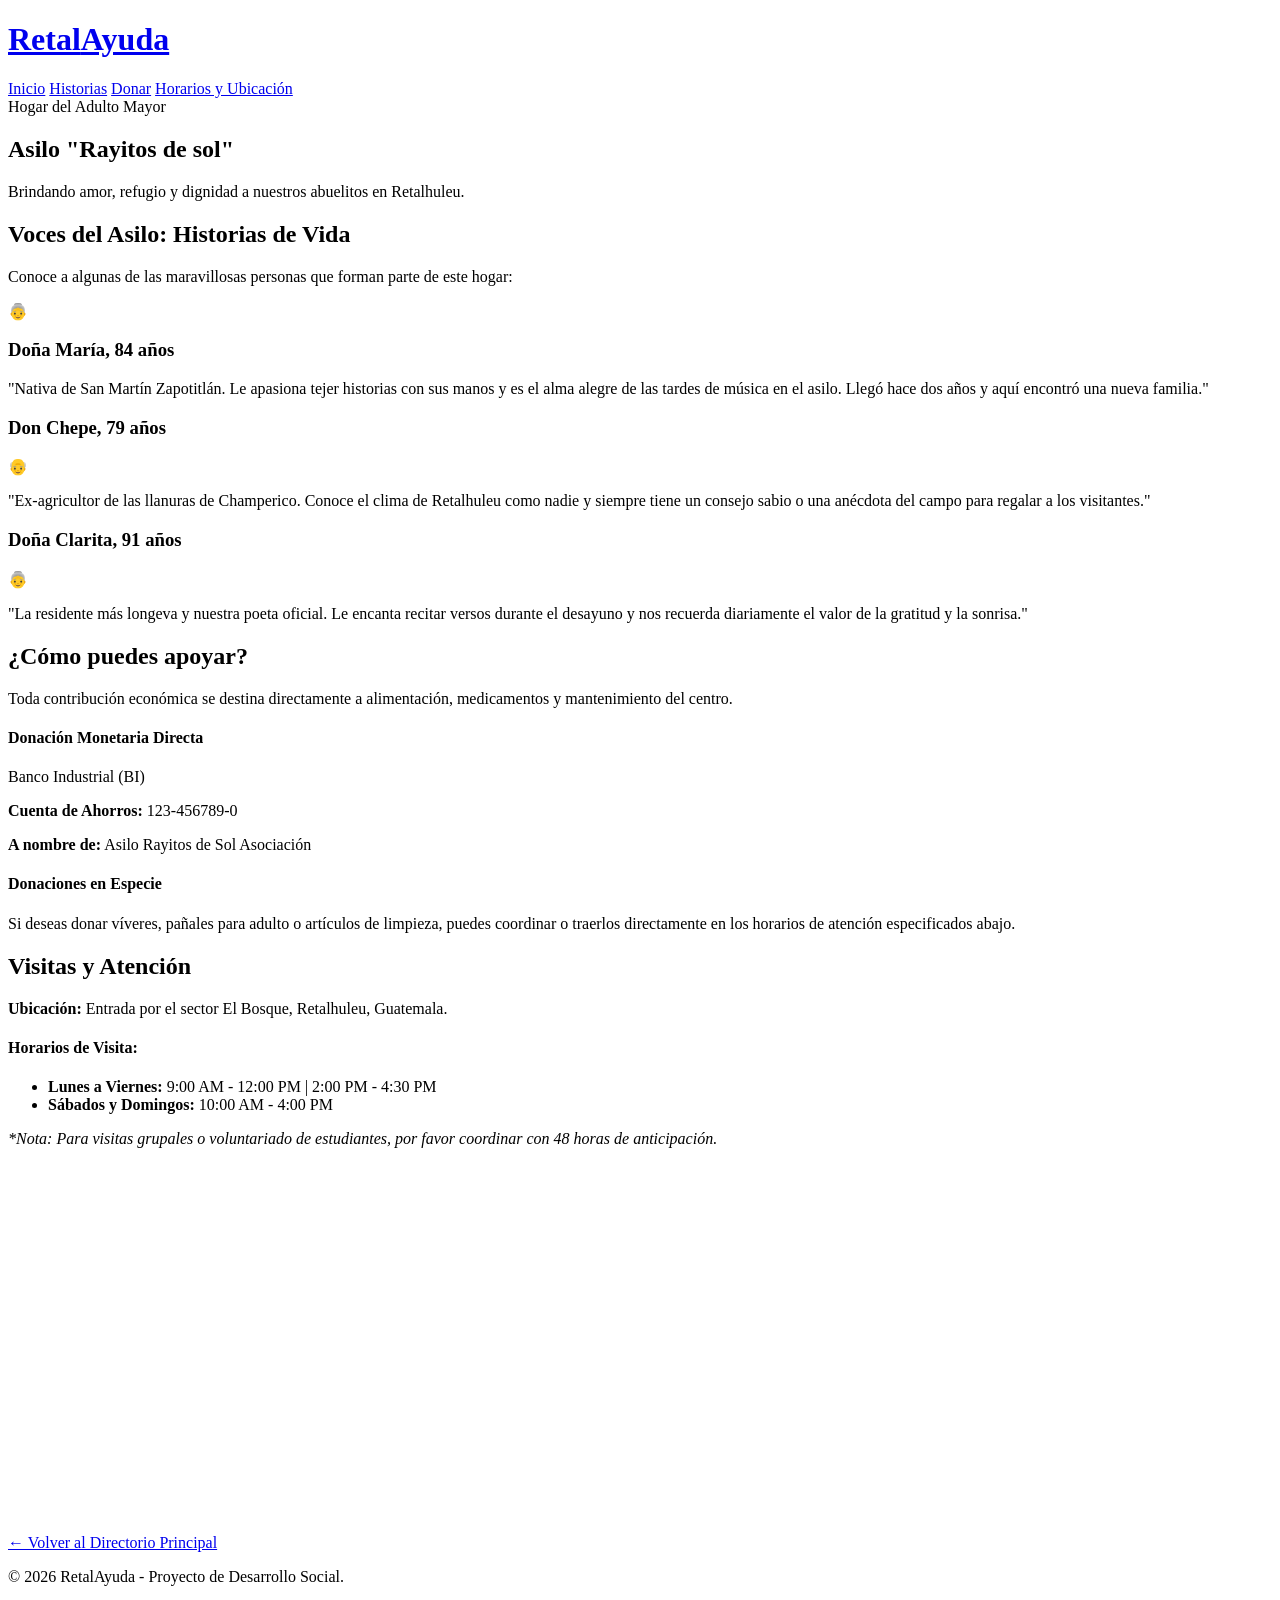
==== asilo-rayitos-de-sol.html @ 67f39480 "Add asilo-rayitos-de-sol.html for the shelter site" ====
<!DOCTYPE html>
<html lang="es">
<head>
    <meta charset="UTF-8">
    <meta name="viewport" content="width=device-width, initial-scale=1.0">
    <title>Asilo "Rayitos de sol" | RetalAyuda</title>
    <link rel="stylesheet" href="css/styles.css">
</head>
<body>

    <header class="main-header">
        <div class="container">
            <h1 class="logo"><a href="index.html">Retal<span>Ayuda</span></a></h1>
            <nav class="main-nav">
                <a href="index.html">Inicio</a>
                <a href="#historias">Historias</a>
                <a href="#donaciones">Donar</a>
                <a href="#ubicacion">Horarios y Ubicación</a>
            </nav>
        </div>
    </header>

    <section class="page-title-banner">
        <div class="container">
            <span class="category-tag">Hogar del Adulto Mayor</span>
            <h2>Asilo "Rayitos de sol"</h2>
            <p class="lead">Brindando amor, refugio y dignidad a nuestros abuelitos en Retalhuleu.</p>
        </div>
    </section>

    <section id="historias" class="inner-section">
        <div class="container">
            <h2 class="section-title">Voces del Asilo: Historias de Vida</h2>
            <p class="section-subtitle">Conoce a algunas de las maravillosas personas que forman parte de este hogar:</p>
            
            <div class="grid-stories">
                <article class="story-card">
                    <div class="story-img-placeholder">👵</div>
                    <div class="story-body">
                        <h3>Doña María, 84 años</h3>
                        <p>"Nativa de San Martín Zapotitlán. Le apasiona tejer historias con sus manos y es el alma alegre de las tardes de música en el asilo. Llegó hace dos años y aquí encontró una nueva familia."</p>
                    </div>
                </article>

                <article class="story-card">
                    <div class="story-body">
                        <h3>Don Chepe, 79 años</h3>
                        <div class="story-img-placeholder">👴</div>
                        <p>"Ex-agricultor de las llanuras de Champerico. Conoce el clima de Retalhuleu como nadie y siempre tiene un consejo sabio o una anécdota del campo para regalar a los visitantes."</p>
                    </div>
                </article>

                <article class="story-card">
                    <div class="story-body">
                        <h3>Doña Clarita, 91 años</h3>
                        <div class="story-img-placeholder">👵</div>
                        <p>"La residente más longeva y nuestra poeta oficial. Le encanta recitar versos durante el desayuno y nos recuerda diariamente el valor de la gratitud y la sonrisa."</p>
                    </div>
                </article>
            </div>
        </div>
    </section>

    <section id="donaciones" class="inner-section bg-light">
        <div class="container">
            <h2 class="section-title">¿Cómo puedes apoyar?</h2>
            <p class="text-center">Toda contribución económica se destina directamente a alimentación, medicamentos y mantenimiento del centro.</p>
            
            <div class="grid-bank-accounts">
                <div class="bank-card">
                    <h4>Donación Monetaria Directa</h4>
                    <p class="bank-name">Banco Industrial (BI)</p>
                    <p class="account-number"><strong>Cuenta de Ahorros:</strong> 123-456789-0</p>
                    <p class="account-holder"><strong>A nombre de:</strong> Asilo Rayitos de Sol Asociación</p>
                </div>
                <div class="bank-card">
                    <h4>Donaciones en Especie</h4>
                    <p>Si deseas donar víveres, pañales para adulto o artículos de limpieza, puedes coordinar o traerlos directamente en los horarios de atención especificados abajo.</p>
                </div>
            </div>
        </div>
    </section>

    <section id="ubicacion" class="inner-section">
        <div class="container">
            <div class="grid-info">
                <div class="info-text">
                    <h2>Visitas y Atención</h2>
                    <p><strong>Ubicación:</strong> Entrada por el sector El Bosque, Retalhuleu, Guatemala.</p>
                    
                    <div class="schedule-box">
                        <h4>Horarios de Visita:</h4>
                        <ul>
                            <li><strong>Lunes a Viernes:</strong> 9:00 AM - 12:00 PM | 2:00 PM - 4:30 PM</li>
                            <li><strong>Sábados y Domingos:</strong> 10:00 AM - 4:00 PM</li>
                        </ul>
                    </div>
                    <p class="note"><em>*Nota: Para visitas grupales o voluntariado de estudiantes, por favor coordinar con 48 horas de anticipación.</em></p>
                </div>
                
                <div class="map-container">
                    <iframe 
                        src="https://www.google.com/maps/embed?pb=!1m18!1m12!1m3!1d15443.438096353957!2d-91.68536965!3d14.5362547!2m3!1f0!2f0!3f0!3m2!1i1024!2i768!4f13.1!3m3!1m2!1s0x8589201f99c15d7f%3A0x6a0c5b3c43ea56b6!2sRetalhuleu!5e0!3m2!1ses!2sgt!4v1717800000000!5m2!1ses!2sgt" 
                        width="100%" 
                        height="350" 
                        style="border:0;" 
                        allowfullscreen="" 
                        loading="lazy" 
                        referrerpolicy="no-referrer-when-downgrade">
                    </iframe>
                </div>
            </div>
        </div>
    </section>

    <footer class="main-footer">
        <div class="container text-center">
            <p><a href="index.html" class="back-link">← Volver al Directorio Principal</a></p>
            <p>&copy; 2026 RetalAyuda - Proyecto de Desarrollo Social.</p>
        </div>
    </footer>

</body>
</html>
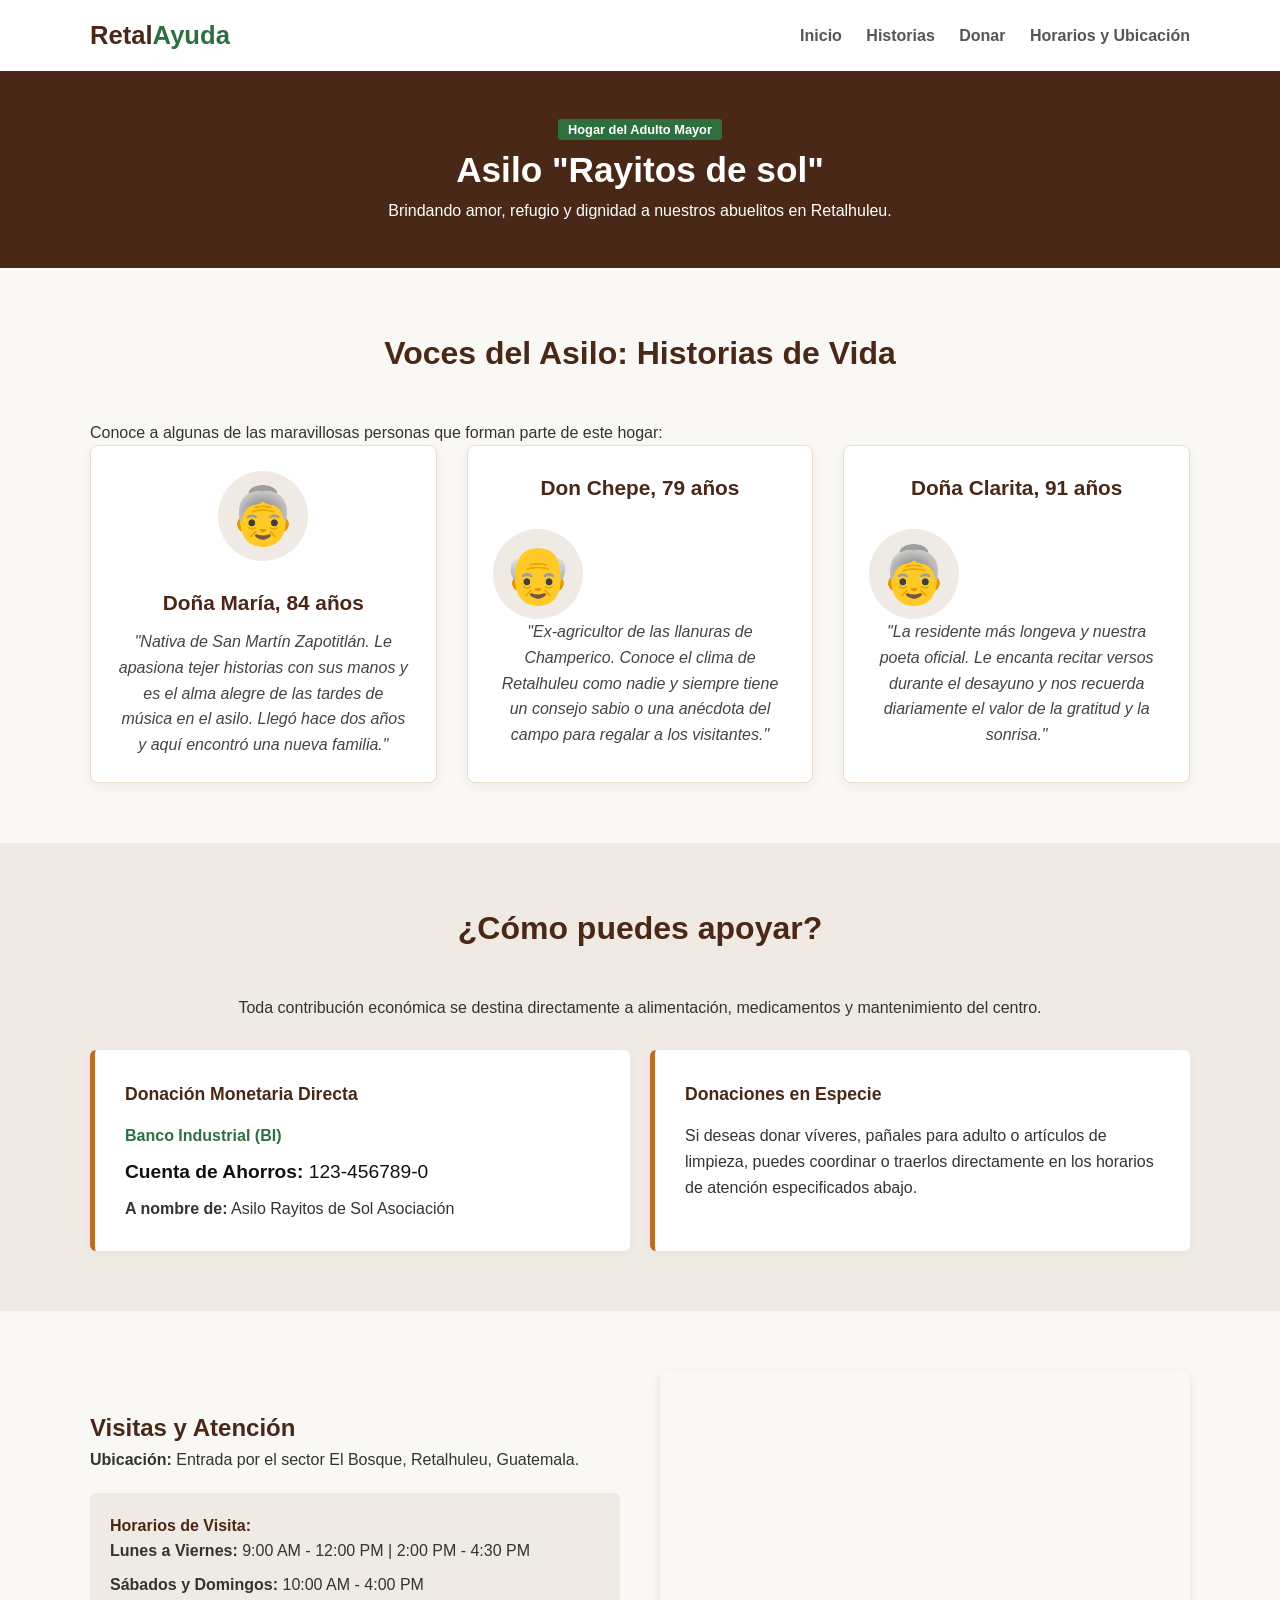
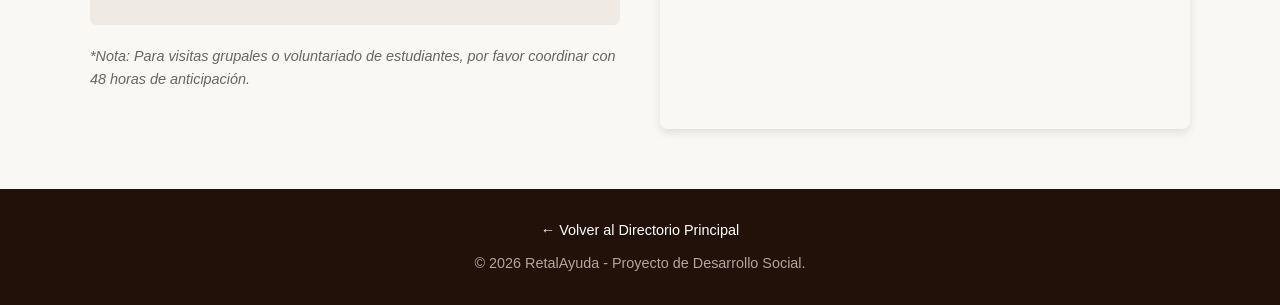
==== commit e0282127: "Update asilo-rayitos-de-sol.html" ====
--- a/asilo-rayitos-de-sol.html
+++ b/asilo-rayitos-de-sol.html
@@ -4,7 +4,7 @@
     <meta charset="UTF-8">
     <meta name="viewport" content="width=device-width, initial-scale=1.0">
     <title>Asilo "Rayitos de sol" | RetalAyuda</title>
-    <link rel="stylesheet" href="css/styles.css">
+<link rel="stylesheet" href="./styles.css">
 </head>
 <body>
 
@@ -100,7 +100,7 @@
                 
                 <div class="map-container">
                     <iframe 
-                        src="https://www.google.com/maps/embed?pb=!1m18!1m12!1m3!1d15443.438096353957!2d-91.68536965!3d14.5362547!2m3!1f0!2f0!3f0!3m2!1i1024!2i768!4f13.1!3m3!1m2!1s0x8589201f99c15d7f%3A0x6a0c5b3c43ea56b6!2sRetalhuleu!5e0!3m2!1ses!2sgt!4v1717800000000!5m2!1ses!2sgt" 
+                        src="https://www.google.com/maps/embed?pb=!1m18!1m12!1m3!1d3854.34177439148!2d-91.684234!3d14.533215!2m3!1f0!2f0!3f0!3m2!1i1024!2i768!4f13.1!3m3!1m2!1s0x0%3A0x0!2zMTTCbDMxJzU5LjYiTiA5McKwNDEnMDMuMiJX!5e0!3m2!1ses!2sgt!4v1680000000000!5m2!1ses!2sgt" 
                         width="100%" 
                         height="350" 
                         style="border:0;" 
@@ -116,7 +116,7 @@
     <footer class="main-footer">
         <div class="container text-center">
             <p><a href="index.html" class="back-link">← Volver al Directorio Principal</a></p>
-            <p>&copy; 2026 RetalAyuda - Proyecto de Desarrollo Social.</p>
+            <p>© 2026 RetalAyuda - Proyecto de Desarrollo Social.</p>
         </div>
     </footer>
 
--- a/styles.css
+++ b/styles.css
@@ -0,0 +1,224 @@
+/* ---- Estilos Globales y Reset ---- */
+* {
+    margin: 0;
+    padding: 0;
+    box-sizing: border-box;
+}
+
+body {
+    font-family: 'Segoe UI', Arial, sans-serif;
+    line-height: 1.6;
+    color: #333333;
+    background-color: #faf8f5;
+}
+
+.container {
+    width: 90%;
+    max-width: 1100px;
+    margin: 0 auto;
+}
+
+.text-center { text-align: center; }
+.bg-light { background-color: #f0eae4; }
+
+/* ---- Tipografía y Botones ---- */
+h1, h2, h3, h4 {
+    color: #4a2818; /* Tono café arcilla cálido y social */
+}
+
+.btn-primary, .btn-secondary, .btn-card {
+    display: inline-block;
+    padding: 10px 22px;
+    border-radius: 4px;
+    text-decoration: none;
+    font-weight: bold;
+    transition: all 0.3s ease;
+    cursor: pointer;
+}
+
+.btn-primary {
+    background-color: #2e6f40; /* Verde institucional / esperanza */
+    color: #ffffff;
+}
+.btn-primary:hover { background-color: #1e4b2a; }
+
+.btn-secondary {
+    background-color: #bc6c25; /* Ocre / Calidez */
+    color: #ffffff;
+}
+.btn-secondary:hover { background-color: #9b5418; }
+
+.btn-card {
+    background-color: #4a2818;
+    color: white;
+    font-size: 0.9rem;
+    border: none;
+}
+.btn-card:hover { background-color: #2b140a; }
+
+button:disabled {
+    background-color: #cccccc !important;
+    color: #666666 !important;
+    cursor: not-allowed;
+}
+
+/* ---- Encabezado Comercial ---- */
+.main-header {
+    background-color: #ffffff;
+    box-shadow: 0 2px 5px rgba(0,0,0,0.05);
+    padding: 15px 0;
+    position: sticky;
+    top: 0;
+    z-index: 100;
+}
+
+.main-header .container {
+    display: flex;
+    justify-content: space-between;
+    align-items: center;
+    flex-wrap: wrap;
+}
+
+.logo {
+    font-size: 1.6rem;
+    font-weight: 800;
+}
+.logo a { text-decoration: none; color: #4a2818; }
+.logo span { color: #2e6f40; }
+
+.main-nav a {
+    text-decoration: none;
+    color: #555555;
+    margin-left: 20px;
+    font-weight: 600;
+}
+.main-nav a:hover, .main-nav a.active {
+    color: #2e6f40;
+}
+
+/* ---- Secciones de la Landing Page ---- */
+.hero {
+    background: linear-gradient(rgba(74, 40, 24, 0.8), rgba(46, 111, 64, 0.7)), url('../assets/img/hero-bg.jpg') no-repeat center center/cover;
+    background-color: #4a2818; /* Fallback */
+    color: #ffffff;
+    padding: 80px 0;
+    text-align: center;
+}
+
+.hero h2 { color: #ffffff; font-size: 2.3rem; margin-bottom: 15px; }
+.hero p { max-width: 700px; margin: 0 auto 25px auto; font-size: 1.1rem; }
+
+.inner-section, .directory-section, .collab-section {
+    padding: 60px 0;
+}
+
+.section-title {
+    text-align: center;
+    font-size: 2rem;
+    margin-bottom: 40px;
+    position: relative;
+}
+
+/* ---- Rejillas y Tarjetas (Grids) ---- */
+.grid-directory, .grid-stories {
+    display: grid;
+    grid-template-columns: repeat(auto-fit, minmax(300px, 1fr));
+    gap: 30px;
+}
+
+.card, .story-card {
+    background-color: #ffffff;
+    border-radius: 8px;
+    box-shadow: 0 4px 12px rgba(0,0,0,0.05);
+    overflow: hidden;
+    position: relative;
+    border: 1px solid #eaddcf;
+}
+
+.card-content, .story-body {
+    padding: 25px;
+}
+
+.card h3, .story-body h3 { margin-bottom: 10px; font-size: 1.3rem; }
+.location-tag { color: #777777; font-size: 0.9rem; margin-bottom: 12px; }
+.card p { margin-bottom: 20px; color: #555555; }
+
+.card-badge {
+    position: absolute;
+    top: 15px;
+    right: 15px;
+    padding: 4px 10px;
+    border-radius: 20px;
+    font-size: 0.75rem;
+    font-weight: bold;
+    color: #ffffff;
+}
+.badge-success { background-color: #2e6f40; }
+.badge-pending { background-color: #999999; }
+
+.card-disabled { opacity: 0.85; background-color: #fdfdfd; }
+
+/* ---- Estilos de Historias ---- */
+.story-card { display: flex; flex-direction: column; align-items: center; text-align: center; }
+.story-img-placeholder {
+    font-size: 3.5rem;
+    background-color: #f0eae4;
+    width: 90px;
+    height: 90px;
+    border-radius: 50%;
+    display: flex;
+    align-items: center;
+    justify-content: center;
+    margin-top: 25px;
+}
+.story-body p { font-style: italic; color: #444444; }
+
+/* ---- Estilos de Donaciones ---- */
+.grid-bank-accounts {
+    display: grid;
+    grid-template-columns: repeat(auto-fit, minmax(280px, 1fr));
+    gap: 20px;
+    margin-top: 30px;
+}
+
+.bank-card {
+    background-color: #ffffff;
+    padding: 30px;
+    border-radius: 6px;
+    border-left: 5px solid #bc6c25;
+    box-shadow: 0 2px 8px rgba(0,0,0,0.04);
+}
+.bank-card h4 { margin-bottom: 15px; font-size: 1.1rem; }
+.bank-name { color: #2e6f40; font-weight: bold; }
+.account-number { font-size: 1.2rem; margin: 8px 0; color: #111; }
+
+/* ---- Info Adicional e iframe de Mapa ---- */
+.page-title-banner { background-color: #4a2818; color: #ffffff; padding: 45px 0; text-align: center; }
+.page-title-banner h2 { color: white; font-size: 2.2rem; }
+.category-tag { background-color: #2e6f40; padding: 3px 10px; border-radius: 3px; font-size: 0.8rem; font-weight: bold; }
+
+.grid-info {
+    display: grid;
+    grid-template-columns: repeat(auto-fit, minmax(320px, 1fr));
+    gap: 40px;
+    align-items: center;
+}
+
+.schedule-box { background-color: #f0eae4; padding: 20px; border-radius: 6px; margin: 20px 0; }
+.schedule-box ul { list-style: none; padding-left: 0; }
+.schedule-box li { margin-bottom: 8px; }
+.note { font-size: 0.9rem; color: #666; }
+.map-container { border-radius: 8px; overflow: hidden; box-shadow: 0 4px 10px rgba(0,0,0,0.1); }
+
+/* ---- Footer ---- */
+.main-footer { background-color: #221109; color: #b5a49c; padding: 30px 0; font-size: 0.9rem; }
+.back-link { color: #ffffff; text-decoration: none; display: inline-block; margin-bottom: 10px; }
+.back-link:hover { color: #bc6c25; }
+
+/* ---- Responsive (Pantallas Pequeñas) ---- */
+@media (max-width: 768px) {
+    .main-header .container { flex-direction: column; text-align: center; }
+    .main-nav { margin-top: 15px; }
+    .main-nav a { margin: 0 10px; }
+    .hero h2 { font-size: 1.8rem; }
+}
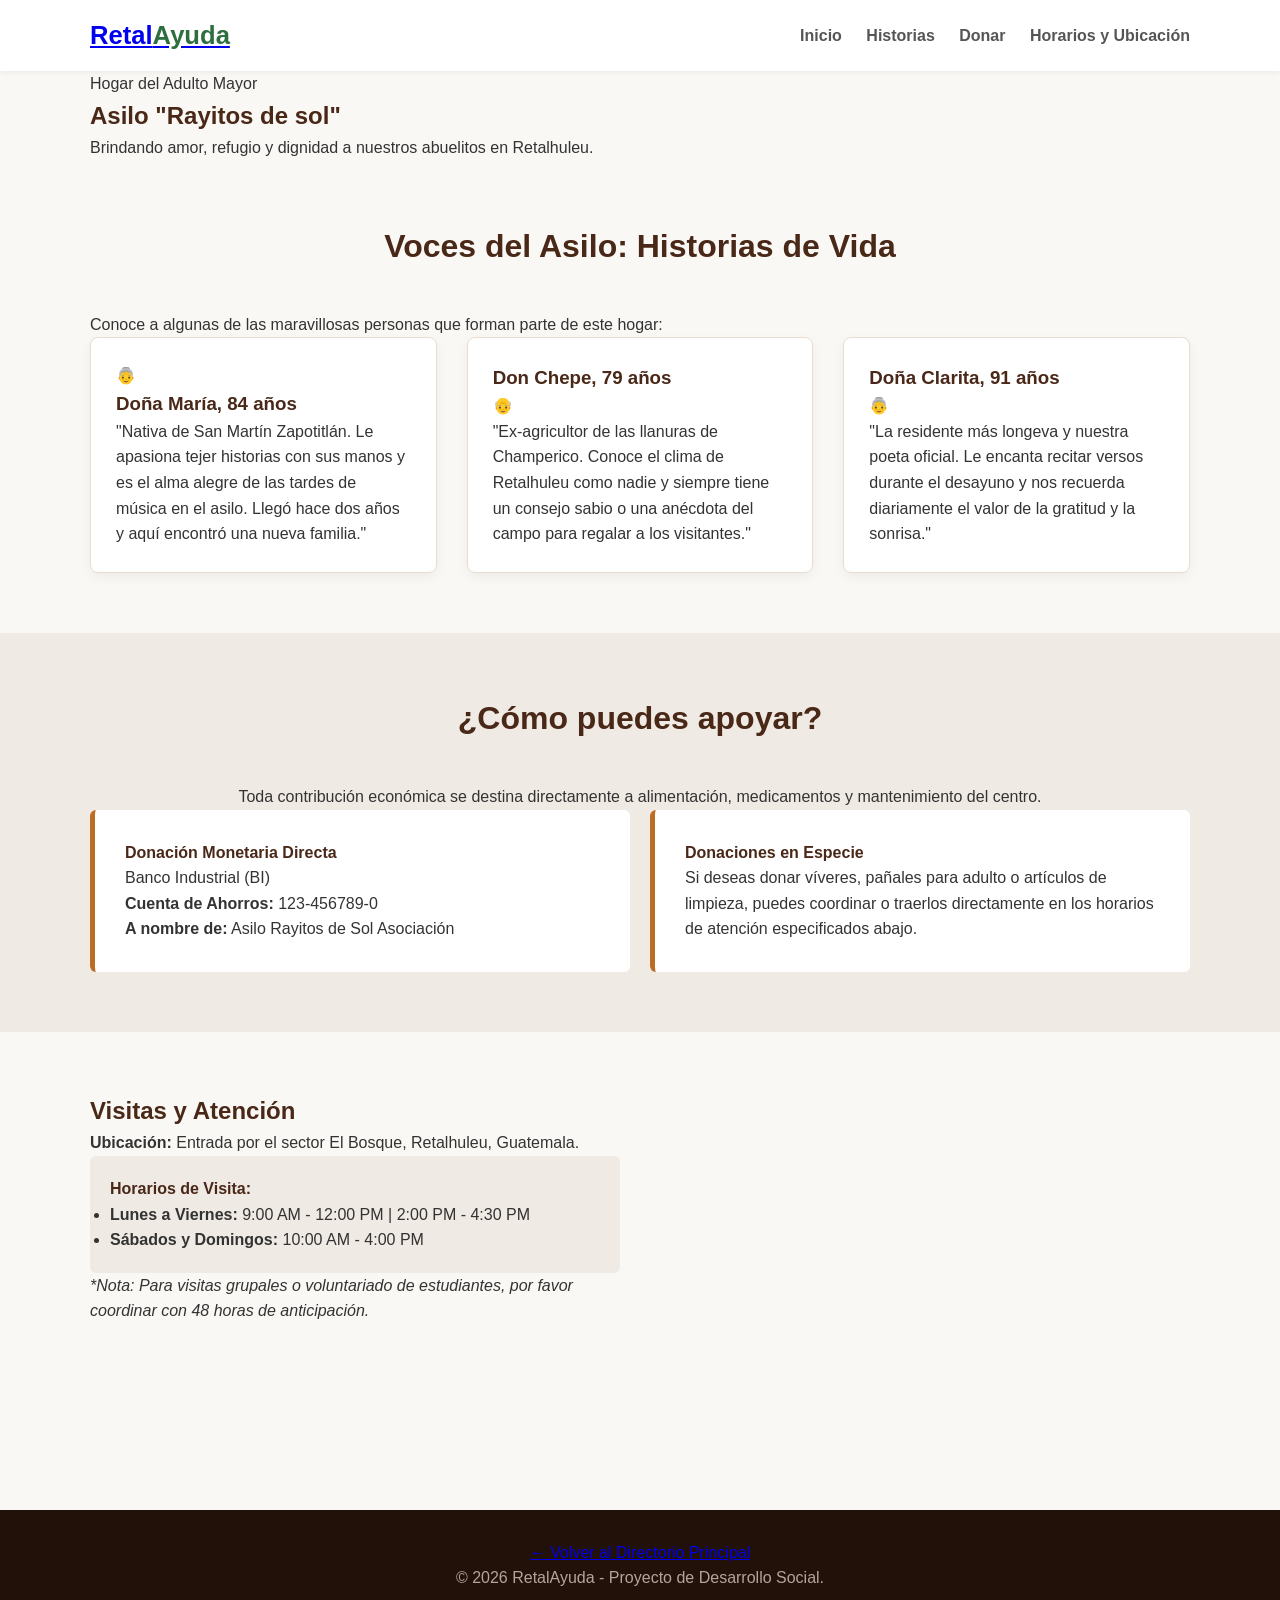
==== commit d2d48a97: "Update stylesheet link to use css/styles.css" ====
--- a/asilo-rayitos-de-sol.html
+++ b/asilo-rayitos-de-sol.html
@@ -4,7 +4,7 @@
     <meta charset="UTF-8">
     <meta name="viewport" content="width=device-width, initial-scale=1.0">
     <title>Asilo "Rayitos de sol" | RetalAyuda</title>
-<link rel="stylesheet" href="./styles.css">
+<link rel="stylesheet" href="css/styles.css">
 </head>
 <body>
 
--- a/css/styles.css
+++ b/css/styles.css
@@ -0,0 +1,148 @@
+* {
+    margin: 0;
+    padding: 0;
+    box-sizing: border-box;
+}
+
+body {
+    font-family: 'Segoe UI', Arial, sans-serif;
+    line-height: 1.6;
+    color: #333333;
+    background-color: #faf8f5;
+    padding: 0;
+}
+
+.container {
+    width: 90%;
+    max-width: 1100px;
+    margin: 0 auto;
+}
+
+.text-center { text-align: center; }
+.bg-light { background-color: #f0eae4; }
+
+h1, h2, h3, h4 {
+    color: #4a2818;
+}
+
+.btn-primary, .btn-secondary, .btn-card {
+    display: inline-block;
+    padding: 10px 22px;
+    border-radius: 4px;
+    text-decoration: none;
+    font-weight: bold;
+    cursor: pointer;
+}
+
+.btn-primary {
+    background-color: #2e6f40;
+    color: #ffffff;
+}
+
+.btn-secondary {
+    background-color: #bc6c25;
+    color: #ffffff;
+}
+
+.btn-card {
+    background-color: #4a2818;
+    color: white;
+    font-size: 0.9rem;
+    border: none;
+}
+
+.main-header {
+    background-color: #ffffff;
+    box-shadow: 0 2px 5px rgba(0,0,0,0.05);
+    padding: 15px 0;
+}
+
+.main-header .container {
+    display: flex;
+    justify-content: space-between;
+    align-items: center;
+}
+
+.logo {
+    font-size: 1.6rem;
+    font-weight: 800;
+}
+.logo span { color: #2e6f40; }
+
+.main-nav a {
+    text-decoration: none;
+    color: #555555;
+    margin-left: 20px;
+    font-weight: 600;
+}
+
+.hero {
+    background-color: #4a2818;
+    color: #ffffff;
+    padding: 80px 0;
+    text-align: center;
+}
+
+.hero h2 { color: #ffffff; font-size: 2.3rem; margin-bottom: 15px; }
+.hero p { max-width: 700px; margin: 0 auto 25px auto; }
+
+.inner-section, .directory-section, .collab-section {
+    padding: 60px 0;
+}
+
+.section-title {
+    text-align: center;
+    font-size: 2rem;
+    margin-bottom: 40px;
+}
+
+.grid-directory, .grid-stories {
+    display: grid;
+    grid-template-columns: repeat(auto-fit, minmax(300px, 1fr));
+    gap: 30px;
+}
+
+.card, .story-card {
+    background-color: #ffffff;
+    border-radius: 8px;
+    box-shadow: 0 4px 12px rgba(0,0,0,0.05);
+    position: relative;
+    border: 1px solid #eaddcf;
+    padding: 25px;
+}
+
+.card-badge {
+    position: absolute;
+    top: 15px;
+    right: 15px;
+    padding: 4px 10px;
+    border-radius: 20px;
+    font-size: 0.75rem;
+    font-weight: bold;
+    color: #ffffff;
+}
+.badge-success { background-color: #2e6f40; }
+.badge-pending { background-color: #999999; }
+
+.grid-bank-accounts {
+    display: grid;
+    grid-template-columns: repeat(auto-fit, minmax(280px, 1fr));
+    gap: 20px;
+}
+
+.bank-card {
+    background-color: #ffffff;
+    padding: 30px;
+    border-radius: 6px;
+    border-left: 5px solid #bc6c25;
+}
+
+.grid-info {
+    display: grid;
+    grid-template-columns: repeat(auto-fit, minmax(320px, 1fr));
+    gap: 40px;
+}
+
+.schedule-box { background-color: #f0eae4; padding: 20px; border-radius: 6px; }
+
+.main-footer { background-color: #221109; color: #b5a49c; padding: 30px 0; text-align: center; }
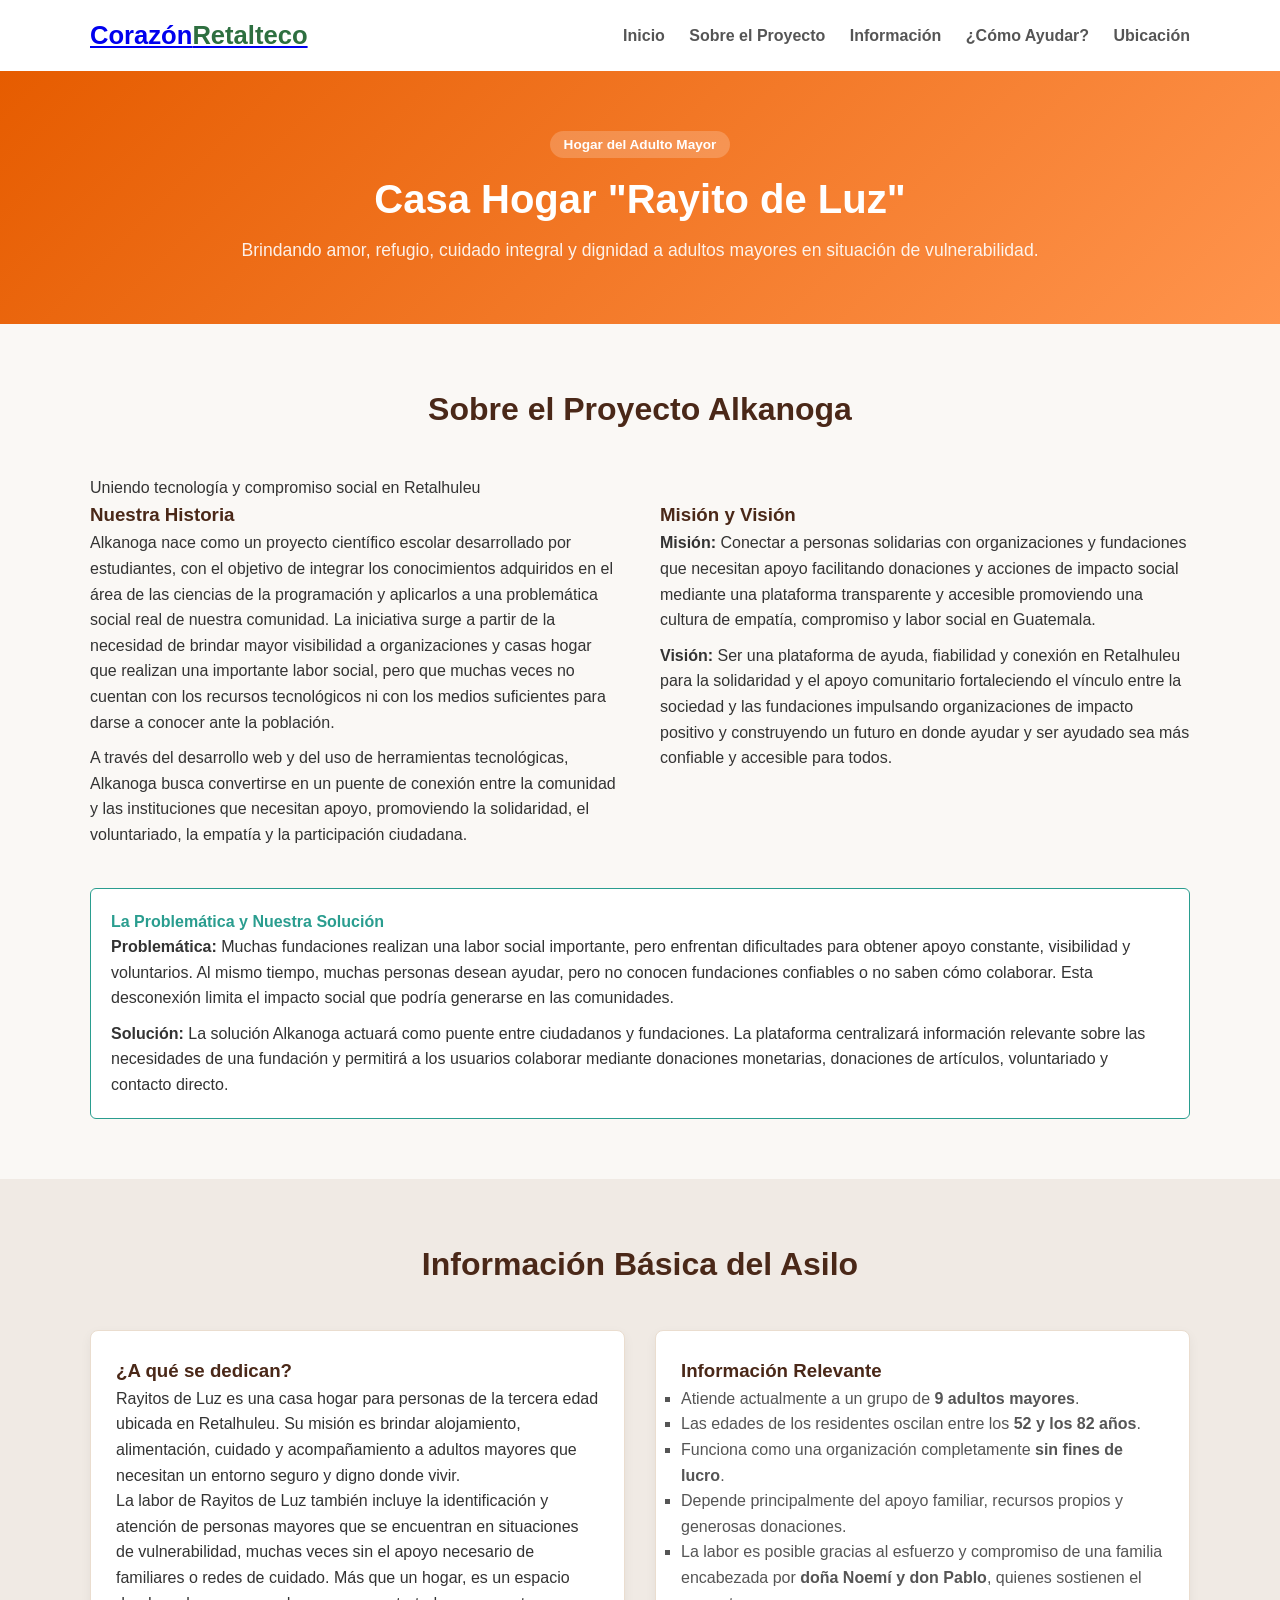
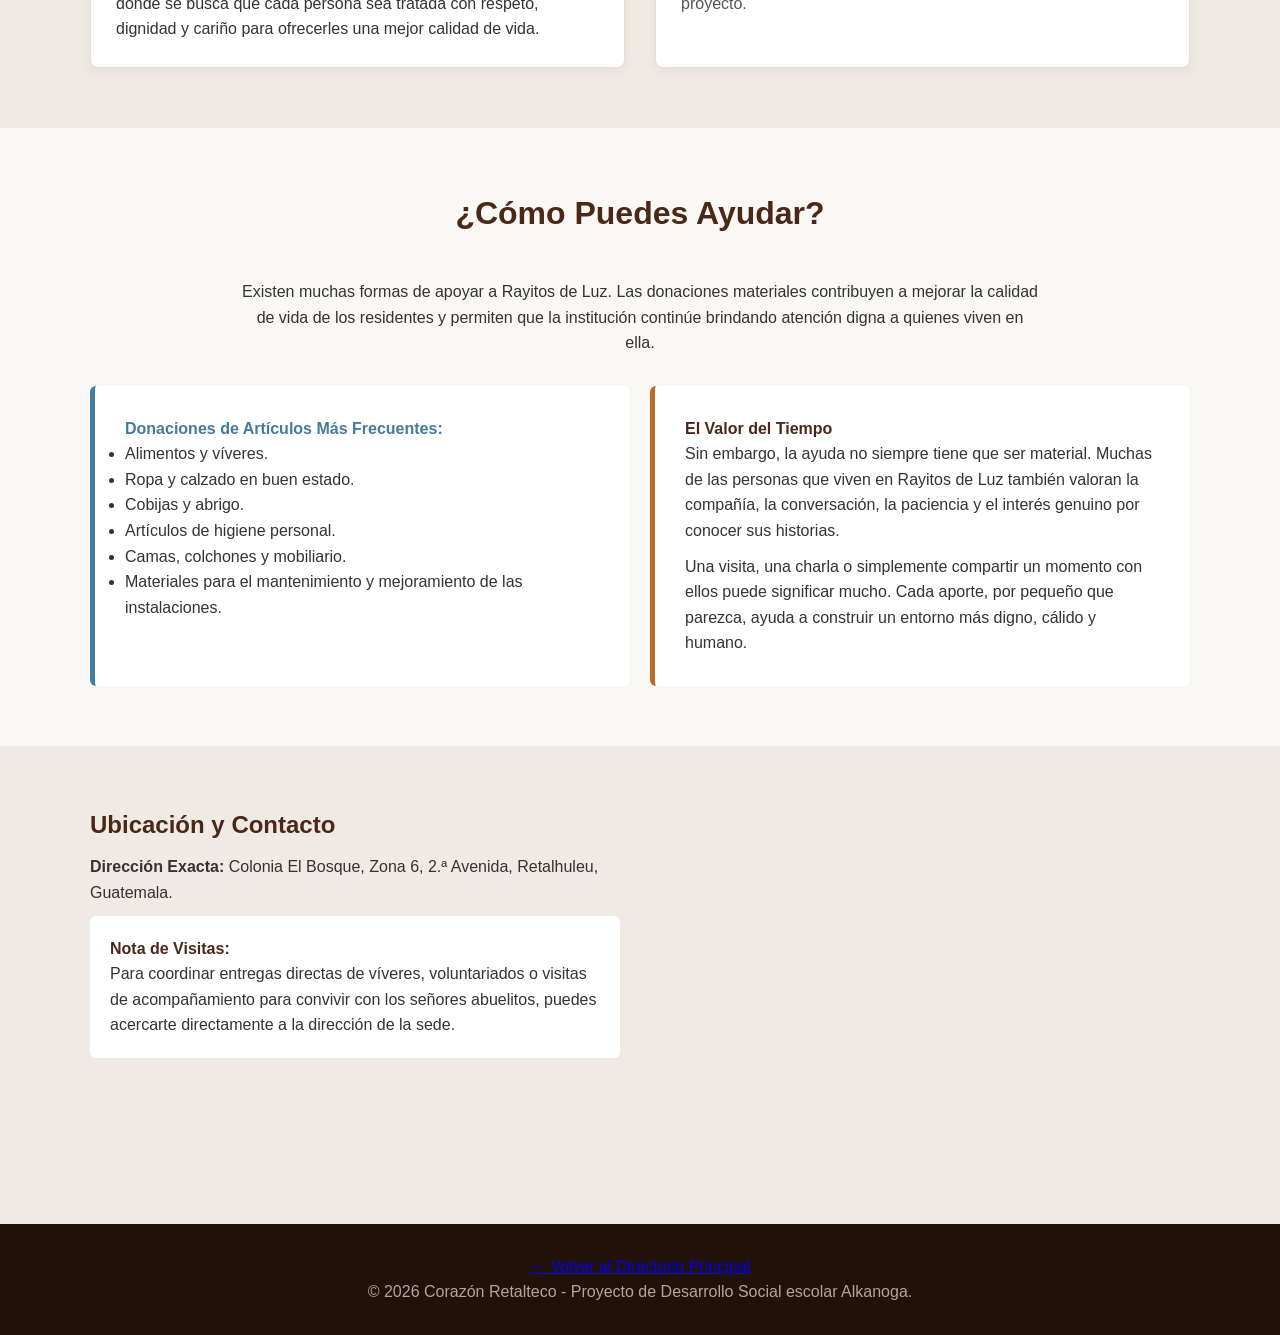
==== commit 1ae033db: "Update title and content for Rayitos de Luz" ====
--- a/asilo-rayitos-de-sol.html
+++ b/asilo-rayitos-de-sol.html
@@ -3,101 +3,128 @@
 <head>
     <meta charset="UTF-8">
     <meta name="viewport" content="width=device-width, initial-scale=1.0">
-    <title>Asilo "Rayitos de sol" | RetalAyuda</title>
-<link rel="stylesheet" href="css/styles.css">
+    <title>Casa Hogar "Rayito de Luz" | Corazón Retalteco</title>
+    <link rel="stylesheet" href="css/styles.css">
 </head>
 <body>
 
     <header class="main-header">
         <div class="container">
-            <h1 class="logo"><a href="index.html">Retal<span>Ayuda</span></a></h1>
+            <h1 class="logo"><a href="index.html">Corazón<span>Retalteco</span></a></h1>
             <nav class="main-nav">
                 <a href="index.html">Inicio</a>
-                <a href="#historias">Historias</a>
-                <a href="#donaciones">Donar</a>
-                <a href="#ubicacion">Horarios y Ubicación</a>
+                <a href="#sobre-nosotros">Sobre el Proyecto</a>
+                <a href="#detalles">Información</a>
+                <a href="#donaciones">¿Cómo Ayudar?</a>
+                <a href="#ubicacion">Ubicación</a>
             </nav>
         </div>
     </header>
 
-    <section class="page-title-banner">
+    <!-- Encabezado de la Fundación -->
+    <section class="page-title-banner" style="background: linear-gradient(135deg, #e65c00 0%, #ff944d 100%); color: white; padding: 60px 0; text-align: center;">
         <div class="container">
-            <span class="category-tag">Hogar del Adulto Mayor</span>
-            <h2>Asilo "Rayitos de sol"</h2>
-            <p class="lead">Brindando amor, refugio y dignidad a nuestros abuelitos en Retalhuleu.</p>
+            <span class="category-tag" style="background: rgba(255,255,255,0.2); padding: 6px 14px; border-radius: 20px; font-size: 0.85rem; font-weight: bold;">Hogar del Adulto Mayor</span>
+            <h2 style="color: white; font-size: 2.5rem; margin-top: 10px;">Casa Hogar "Rayito de Luz"</h2>
+            <p class="lead" style="margin-top: 5px; opacity: 0.9; font-size: 1.1rem;">Brindando amor, refugio, cuidado integral y dignidad a adultos mayores en situación de vulnerabilidad.</p>
         </div>
     </section>
 
-    <section id="historias" class="inner-section">
+    <!-- Sección Sobre el Proyecto Escolar Alkanoga -->
+    <section id="sobre-nosotros" class="inner-section">
         <div class="container">
-            <h2 class="section-title">Voces del Asilo: Historias de Vida</h2>
-            <p class="section-subtitle">Conoce a algunas de las maravillosas personas que forman parte de este hogar:</p>
+            <h2 class="section-title">Sobre el Proyecto Alkanoga</h2>
+            <p class="section-subtitle">Uniendo tecnología y compromiso social en Retalhuleu</p>
             
-            <div class="grid-stories">
-                <article class="story-card">
-                    <div class="story-img-placeholder">👵</div>
-                    <div class="story-body">
-                        <h3>Doña María, 84 años</h3>
-                        <p>"Nativa de San Martín Zapotitlán. Le apasiona tejer historias con sus manos y es el alma alegre de las tardes de música en el asilo. Llegó hace dos años y aquí encontró una nueva familia."</p>
-                    </div>
-                </article>
+            <div class="grid-info" style="margin-bottom: 40px;">
+                <div>
+                    <h3>Nuestra Historia</h3>
+                    <p>Alkanoga nace como un proyecto científico escolar desarrollado por estudiantes, con el objetivo de integrar los conocimientos adquiridos en el área de las ciencias de la programación y aplicarlos a una problemática social real de nuestra comunidad. La iniciativa surge a partir de la necesidad de brindar mayor visibilidad a organizaciones y casas hogar que realizan una importante labor social, pero que muchas veces no cuentan con los recursos tecnológicos ni con los medios suficientes para darse a conocer ante la población.</p>
+                    <p style="margin-top: 10px;">A través del desarrollo web y del uso de herramientas tecnológicas, Alkanoga busca convertirse en un puente de conexión entre la comunidad y las instituciones que necesitan apoyo, promoviendo la solidaridad, el voluntariado, la empatía y la participación ciudadana.</p>
+                </div>
+                <div>
+                    <h3>Misión y Visión</h3>
+                    <p><strong>Misión:</strong> Conectar a personas solidarias con organizaciones y fundaciones que necesitan apoyo facilitando donaciones y acciones de impacto social mediante una plataforma transparente y accesible promoviendo una cultura de empatía, compromiso y labor social en Guatemala.</p>
+                    <p style="margin-top: 10px;"><strong>Visión:</strong> Ser una plataforma de ayuda, fiabilidad y conexión en Retalhuleu para la solidaridad y el apoyo comunitario fortaleciendo el vínculo entre la sociedad y las fundaciones impulsando organizaciones de impacto positivo y construyendo un futuro en donde ayudar y ser ayudado sea más confiable y accesible para todos.</p>
+                </div>
+            </div>
 
-                <article class="story-card">
-                    <div class="story-body">
-                        <h3>Don Chepe, 79 años</h3>
-                        <div class="story-img-placeholder">👴</div>
-                        <p>"Ex-agricultor de las llanuras de Champerico. Conoce el clima de Retalhuleu como nadie y siempre tiene un consejo sabio o una anécdota del campo para regalar a los visitantes."</p>
-                    </div>
-                </article>
-
-                <article class="story-card">
-                    <div class="story-body">
-                        <h3>Doña Clarita, 91 años</h3>
-                        <div class="story-img-placeholder">👵</div>
-                        <p>"La residente más longeva y nuestra poeta oficial. Le encanta recitar versos durante el desayuno y nos recuerda diariamente el valor de la gratitud y la sonrisa."</p>
-                    </div>
-                </article>
+            <div class="schedule-box" style="background-color: #fff; border: 1px solid #2a9d8f;">
+                <h4 style="color: #2a9d8f;">La Problemática y Nuestra Solución</h4>
+                <p><strong>Problemática:</strong> Muchas fundaciones realizan una labor social importante, pero enfrentan dificultades para obtener apoyo constante, visibilidad y voluntarios. Al mismo tiempo, muchas personas desean ayudar, pero no conocen fundaciones confiables o no saben cómo colaborar. Esta desconexión limita el impacto social que podría generarse en las comunidades.</p>
+                <p style="margin-top: 10px;"><strong>Solución:</strong> La solución Alkanoga actuará como puente entre ciudadanos y fundaciones. La plataforma centralizará información relevante sobre las necesidades de una fundación y permitirá a los usuarios colaborar mediante donaciones monetarias, donaciones de artículos, voluntariado y contacto directo.</p>
             </div>
         </div>
     </section>
 
-    <section id="donaciones" class="inner-section bg-light">
+    <!-- Detalles del Asilo -->
+    <section id="detalles" class="inner-section bg-light">
         <div class="container">
-            <h2 class="section-title">¿Cómo puedes apoyar?</h2>
-            <p class="text-center">Toda contribución económica se destina directamente a alimentación, medicamentos y mantenimiento del centro.</p>
+            <h2 class="section-title">Información Básica del Asilo</h2>
             
-            <div class="grid-bank-accounts">
-                <div class="bank-card">
-                    <h4>Donación Monetaria Directa</h4>
-                    <p class="bank-name">Banco Industrial (BI)</p>
-                    <p class="account-number"><strong>Cuenta de Ahorros:</strong> 123-456789-0</p>
-                    <p class="account-holder"><strong>A nombre de:</strong> Asilo Rayitos de Sol Asociación</p>
+            <div class="grid-directory">
+                <div class="card">
+                    <h3>¿A qué se dedican?</h3>
+                    <p>Rayitos de Luz es una casa hogar para personas de la tercera edad ubicada en Retalhuleu. Su misión es brindar alojamiento, alimentación, cuidado y acompañamiento a adultos mayores que necesitan un entorno seguro y digno donde vivir.</p>
+                    <p>La labor de Rayitos de Luz también incluye la identificación y atención de personas mayores que se encuentran en situaciones de vulnerabilidad, muchas veces sin el apoyo necesario de familiares o redes de cuidado. Más que un hogar, es un espacio donde se busca que cada persona sea tratada con respeto, dignidad y cariño para ofrecerles una mejor calidad de vida.</p>
                 </div>
-                <div class="bank-card">
-                    <h4>Donaciones en Especie</h4>
-                    <p>Si deseas donar víveres, pañales para adulto o artículos de limpieza, puedes coordinar o traerlos directamente en los horarios de atención especificados abajo.</p>
+
+                <div class="card">
+                    <h3>Información Relevante</h3>
+                    <ul class="needs-list" style="list-style-type: square; color: #555;">
+                        <li>Atiende actualmente a un grupo de <strong>9 adultos mayores</strong>.</li>
+                        <li>Las edades de los residentes oscilan entre los <strong>52 y los 82 años</strong>.</li>
+                        <li>Funciona como una organización completamente <strong>sin fines de lucro</strong>.</li>
+                        <li>Depende principalmente del apoyo familiar, recursos propios y generosas donaciones.</li>
+                        <li>La labor es posible gracias al esfuerzo y compromiso de una familia encabezada por <strong>doña Noemí y don Pablo</strong>, quienes sostienen el proyecto.</li>
+                    </ul>
                 </div>
             </div>
         </div>
     </section>
 
-    <section id="ubicacion" class="inner-section">
+    <!-- Sección ¿Cómo Puedes Ayudar? -->
+    <section id="donaciones" class="inner-section">
+        <div class="container">
+            <h2 class="section-title">¿Cómo Puedes Ayudar?</h2>
+            <p class="text-center" style="max-width: 800px; margin: 0 auto 30px auto;">Existen muchas formas de apoyar a Rayitos de Luz. Las donaciones materiales contribuyen a mejorar la calidad de vida de los residentes y permiten que la institución continúe brindando atención digna a quienes viven en ella.</p>
+            
+            <div class="grid-bank-accounts">
+                <div class="bank-card" style="border-left-color: #457b9d;">
+                    <h4 style="color: #457b9d;">Donaciones de Artículos Más Frecuentes:</h4>
+                    <ul class="needs-list">
+                        <li>Alimentos y víveres.</li>
+                        <li>Ropa y calzado en buen estado.</li>
+                        <li>Cobijas y abrigo.</li>
+                        <li>Artículos de higiene personal.</li>
+                        <li>Camas, colchones y mobiliario.</li>
+                        <li>Materiales para el mantenimiento y mejoramiento de las instalaciones.</li>
+                    </ul>
+                </div>
+                <div class="bank-card">
+                    <h4>El Valor del Tiempo</h4>
+                    <p>Sin embargo, la ayuda no siempre tiene que ser material. Muchas de las personas que viven en Rayitos de Luz también valoran la compañía, la conversación, la paciencia y el interés genuino por conocer sus historias.</p>
+                    <p style="margin-top: 10px;">Una visita, una charla o simplemente compartir un momento con ellos puede significar mucho. Cada aporte, por pequeño que parezca, ayuda a construir un entorno más digno, cálido y humano.</p>
+                </div>
+            </div>
+        </div>
+    </section>
+
+    <!-- Sección de Ubicación e Información Práctica -->
+    <section id="ubicacion" class="inner-section bg-light">
         <div class="container">
             <div class="grid-info">
                 <div class="info-text">
-                    <h2>Visitas y Atención</h2>
-                    <p><strong>Ubicación:</strong> Entrada por el sector El Bosque, Retalhuleu, Guatemala.</p>
+                    <h2>Ubicación y Contacto</h2>
+                    <p style="margin: 10px 0;"><strong>Dirección Exacta:</strong> Colonia El Bosque, Zona 6, 2.ª Avenida, Retalhuleu, Guatemala.</p>
                     
-                    <div class="schedule-box">
-                        <h4>Horarios de Visita:</h4>
-                        <ul>
-                            <li><strong>Lunes a Viernes:</strong> 9:00 AM - 12:00 PM | 2:00 PM - 4:30 PM</li>
-                            <li><strong>Sábados y Domingos:</strong> 10:00 AM - 4:00 PM</li>
-                        </ul>
+                    <div class="schedule-box" style="background-color: #ffffff;">
+                        <h4>Nota de Visitas:</h4>
+                        <p>Para coordinar entregas directas de víveres, voluntariados o visitas de acompañamiento para convivir con los señores abuelitos, puedes acercarte directamente a la dirección de la sede.</p>
                     </div>
-                    <p class="note"><em>*Nota: Para visitas grupales o voluntariado de estudiantes, por favor coordinar con 48 horas de anticipación.</em></p>
                 </div>
                 
+                <!-- Mapa de Google Maps -->
                 <div class="map-container">
                     <iframe 
                         src="https://www.google.com/maps/embed?pb=!1m18!1m12!1m3!1d3854.34177439148!2d-91.684234!3d14.533215!2m3!1f0!2f0!3f0!3m2!1i1024!2i768!4f13.1!3m3!1m2!1s0x0%3A0x0!2zMTTCbDMxJzU5LjYiTiA5McKwNDEnMDMuMiJX!5e0!3m2!1ses!2sgt!4v1680000000000!5m2!1ses!2sgt" 
@@ -113,10 +140,11 @@
         </div>
     </section>
 
+    <!-- Pie de página -->
     <footer class="main-footer">
         <div class="container text-center">
             <p><a href="index.html" class="back-link">← Volver al Directorio Principal</a></p>
-            <p>© 2026 RetalAyuda - Proyecto de Desarrollo Social.</p>
+            <p>© 2026 Corazón Retalteco - Proyecto de Desarrollo Social escolar Alkanoga.</p>
         </div>
     </footer>
 
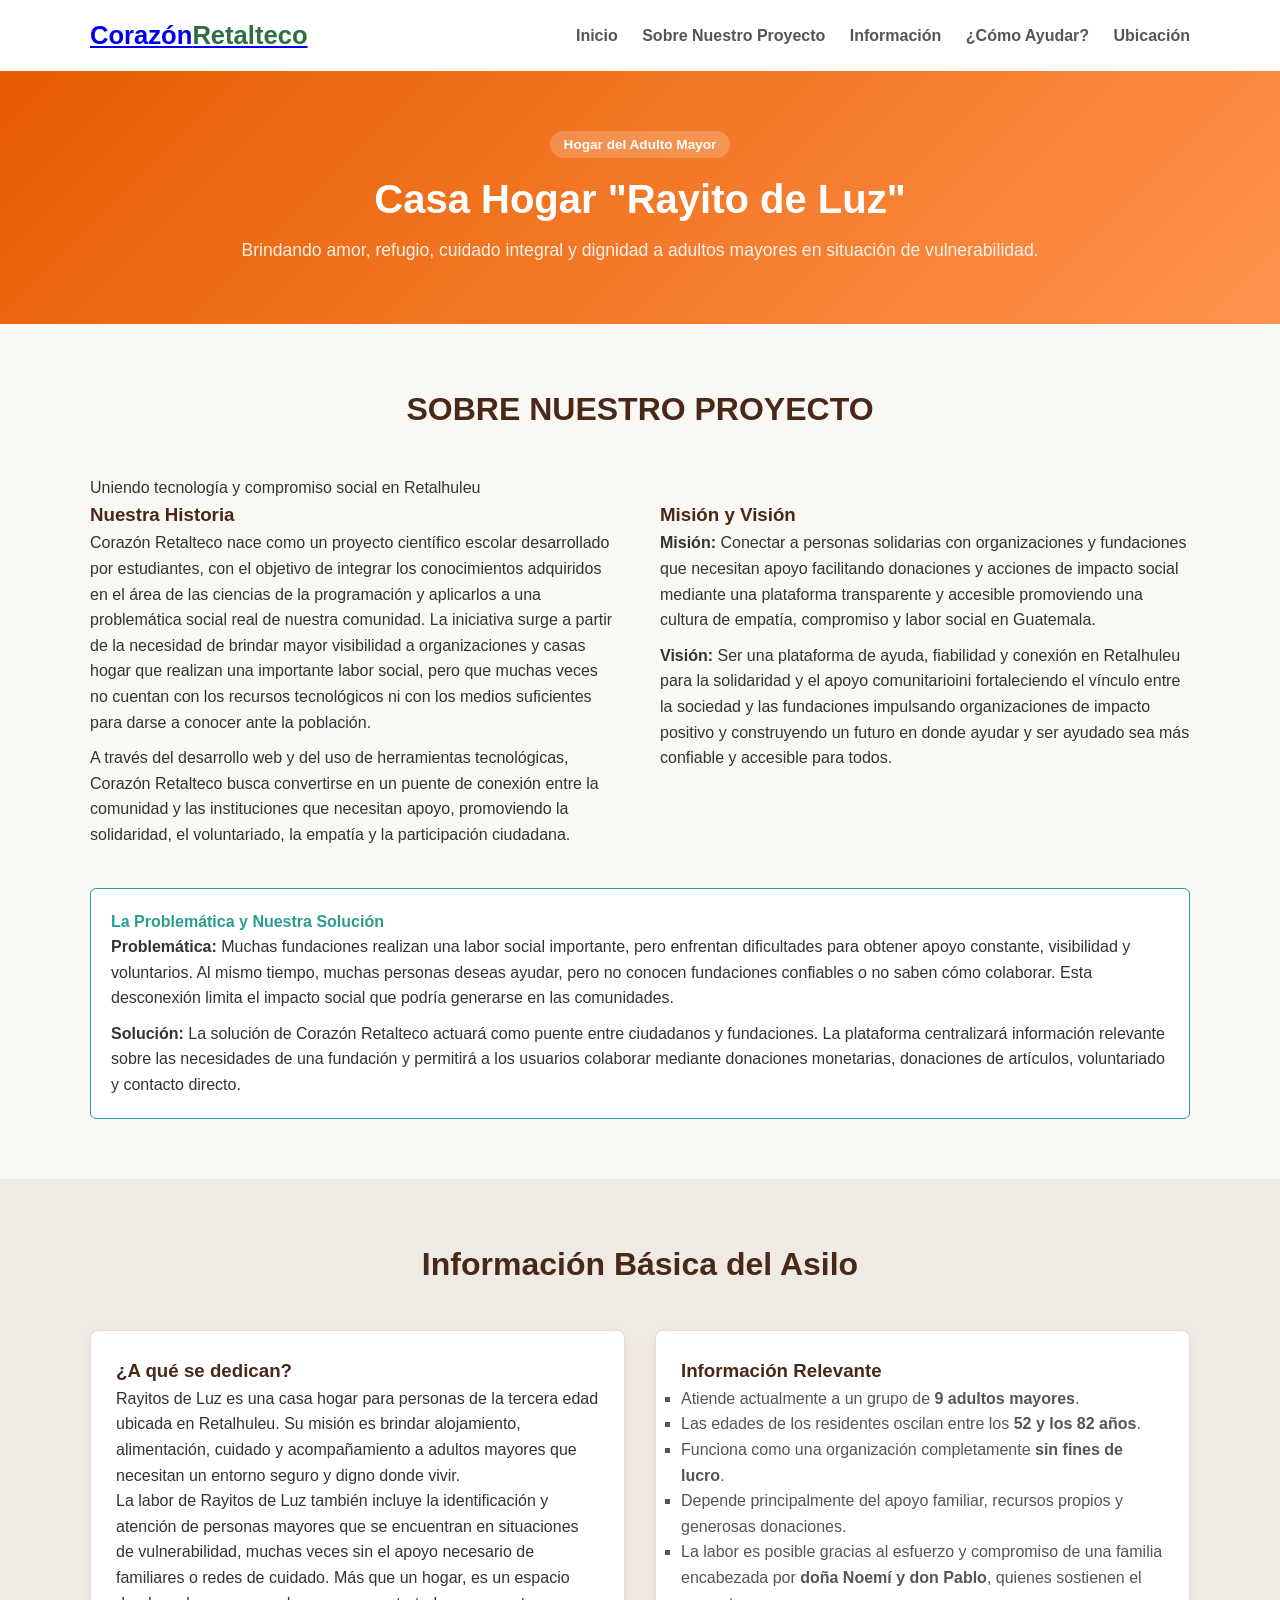
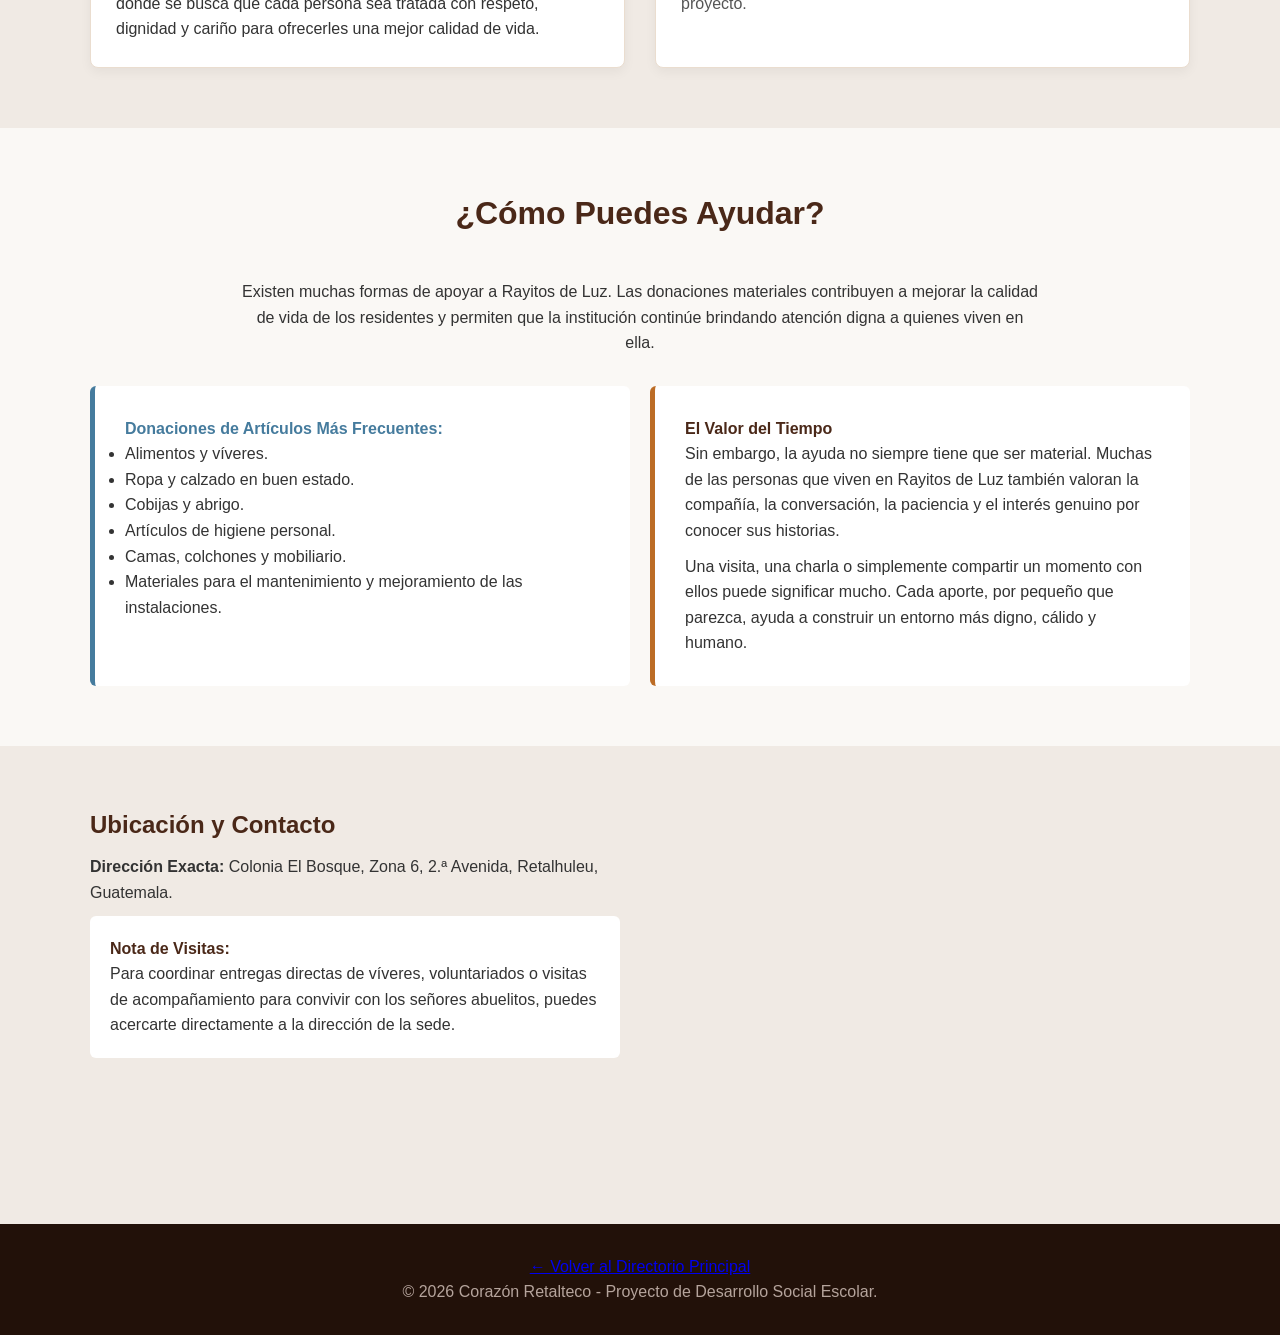
==== commit e537ae92: "Update project name and related content in HTML" ====
--- a/asilo-rayitos-de-sol.html
+++ b/asilo-rayitos-de-sol.html
@@ -13,7 +13,7 @@
             <h1 class="logo"><a href="index.html">Corazón<span>Retalteco</span></a></h1>
             <nav class="main-nav">
                 <a href="index.html">Inicio</a>
-                <a href="#sobre-nosotros">Sobre el Proyecto</a>
+                <a href="#sobre-proyecto">Sobre Nuestro Proyecto</a>
                 <a href="#detalles">Información</a>
                 <a href="#donaciones">¿Cómo Ayudar?</a>
                 <a href="#ubicacion">Ubicación</a>
@@ -30,29 +30,29 @@
         </div>
     </section>
 
-    <!-- Sección Sobre el Proyecto Escolar Alkanoga -->
-    <section id="sobre-nosotros" class="inner-section">
+    <!-- Sección Adaptada: SOBRE NUESTRO PROYECTO -->
+    <section id="sobre-proyecto" class="inner-section">
         <div class="container">
-            <h2 class="section-title">Sobre el Proyecto Alkanoga</h2>
+            <h2 class="section-title">SOBRE NUESTRO PROYECTO</h2>
             <p class="section-subtitle">Uniendo tecnología y compromiso social en Retalhuleu</p>
             
             <div class="grid-info" style="margin-bottom: 40px;">
                 <div>
                     <h3>Nuestra Historia</h3>
-                    <p>Alkanoga nace como un proyecto científico escolar desarrollado por estudiantes, con el objetivo de integrar los conocimientos adquiridos en el área de las ciencias de la programación y aplicarlos a una problemática social real de nuestra comunidad. La iniciativa surge a partir de la necesidad de brindar mayor visibilidad a organizaciones y casas hogar que realizan una importante labor social, pero que muchas veces no cuentan con los recursos tecnológicos ni con los medios suficientes para darse a conocer ante la población.</p>
-                    <p style="margin-top: 10px;">A través del desarrollo web y del uso de herramientas tecnológicas, Alkanoga busca convertirse en un puente de conexión entre la comunidad y las instituciones que necesitan apoyo, promoviendo la solidaridad, el voluntariado, la empatía y la participación ciudadana.</p>
+                    <p>Corazón Retalteco nace como un proyecto científico escolar desarrollado por estudiantes, con el objetivo de integrar los conocimientos adquiridos en el área de las ciencias de la programación y aplicarlos a una problemática social real de nuestra comunidad. La iniciativa surge a partir de la necesidad de brindar mayor visibilidad a organizaciones y casas hogar que realizan una importante labor social, pero que muchas veces no cuentan con los recursos tecnológicos ni con los medios suficientes para darse a conocer ante la población.</p>
+                    <p style="margin-top: 10px;">A través del desarrollo web y del uso de herramientas tecnológicas, Corazón Retalteco busca convertirse en un puente de conexión entre la comunidad y las instituciones que necesitan apoyo, promoviendo la solidaridad, el voluntariado, la empatía y la participación ciudadana.</p>
                 </div>
                 <div>
                     <h3>Misión y Visión</h3>
                     <p><strong>Misión:</strong> Conectar a personas solidarias con organizaciones y fundaciones que necesitan apoyo facilitando donaciones y acciones de impacto social mediante una plataforma transparente y accesible promoviendo una cultura de empatía, compromiso y labor social en Guatemala.</p>
-                    <p style="margin-top: 10px;"><strong>Visión:</strong> Ser una plataforma de ayuda, fiabilidad y conexión en Retalhuleu para la solidaridad y el apoyo comunitario fortaleciendo el vínculo entre la sociedad y las fundaciones impulsando organizaciones de impacto positivo y construyendo un futuro en donde ayudar y ser ayudado sea más confiable y accesible para todos.</p>
+                    <p style="margin-top: 10px;"><strong>Visión:</strong> Ser una plataforma de ayuda, fiabilidad y conexión en Retalhuleu para la solidaridad y el apoyo comunitarioini fortaleciendo el vínculo entre la sociedad y las fundaciones impulsando organizaciones de impacto positivo y construyendo un futuro en donde ayudar y ser ayudado sea más confiable y accesible para todos.</p>
                 </div>
             </div>
 
             <div class="schedule-box" style="background-color: #fff; border: 1px solid #2a9d8f;">
                 <h4 style="color: #2a9d8f;">La Problemática y Nuestra Solución</h4>
-                <p><strong>Problemática:</strong> Muchas fundaciones realizan una labor social importante, pero enfrentan dificultades para obtener apoyo constante, visibilidad y voluntarios. Al mismo tiempo, muchas personas desean ayudar, pero no conocen fundaciones confiables o no saben cómo colaborar. Esta desconexión limita el impacto social que podría generarse en las comunidades.</p>
-                <p style="margin-top: 10px;"><strong>Solución:</strong> La solución Alkanoga actuará como puente entre ciudadanos y fundaciones. La plataforma centralizará información relevante sobre las necesidades de una fundación y permitirá a los usuarios colaborar mediante donaciones monetarias, donaciones de artículos, voluntariado y contacto directo.</p>
+                <p><strong>Problemática:</strong> Muchas fundaciones realizan una labor social importante, pero enfrentan dificultades para obtener apoyo constante, visibilidad y voluntarios. Al mismo tiempo, muchas personas deseas ayudar, pero no conocen fundaciones confiables o no saben cómo colaborar. Esta desconexión limita el impacto social que podría generarse en las comunidades.</p>
+                <p style="margin-top: 10px;"><strong>Solución:</strong> La solución de Corazón Retalteco actuará como puente entre ciudadanos y fundaciones. La plataforma centralizará información relevante sobre las necesidades de una fundación y permitirá a los usuarios colaborar mediante donaciones monetarias, donaciones de artículos, voluntariado y contacto directo.</p>
             </div>
         </div>
     </section>
@@ -144,7 +144,7 @@
     <footer class="main-footer">
         <div class="container text-center">
             <p><a href="index.html" class="back-link">← Volver al Directorio Principal</a></p>
-            <p>© 2026 Corazón Retalteco - Proyecto de Desarrollo Social escolar Alkanoga.</p>
+            <p>© 2026 Corazón Retalteco - Proyecto de Desarrollo Social Escolar.</p>
         </div>
     </footer>
 
